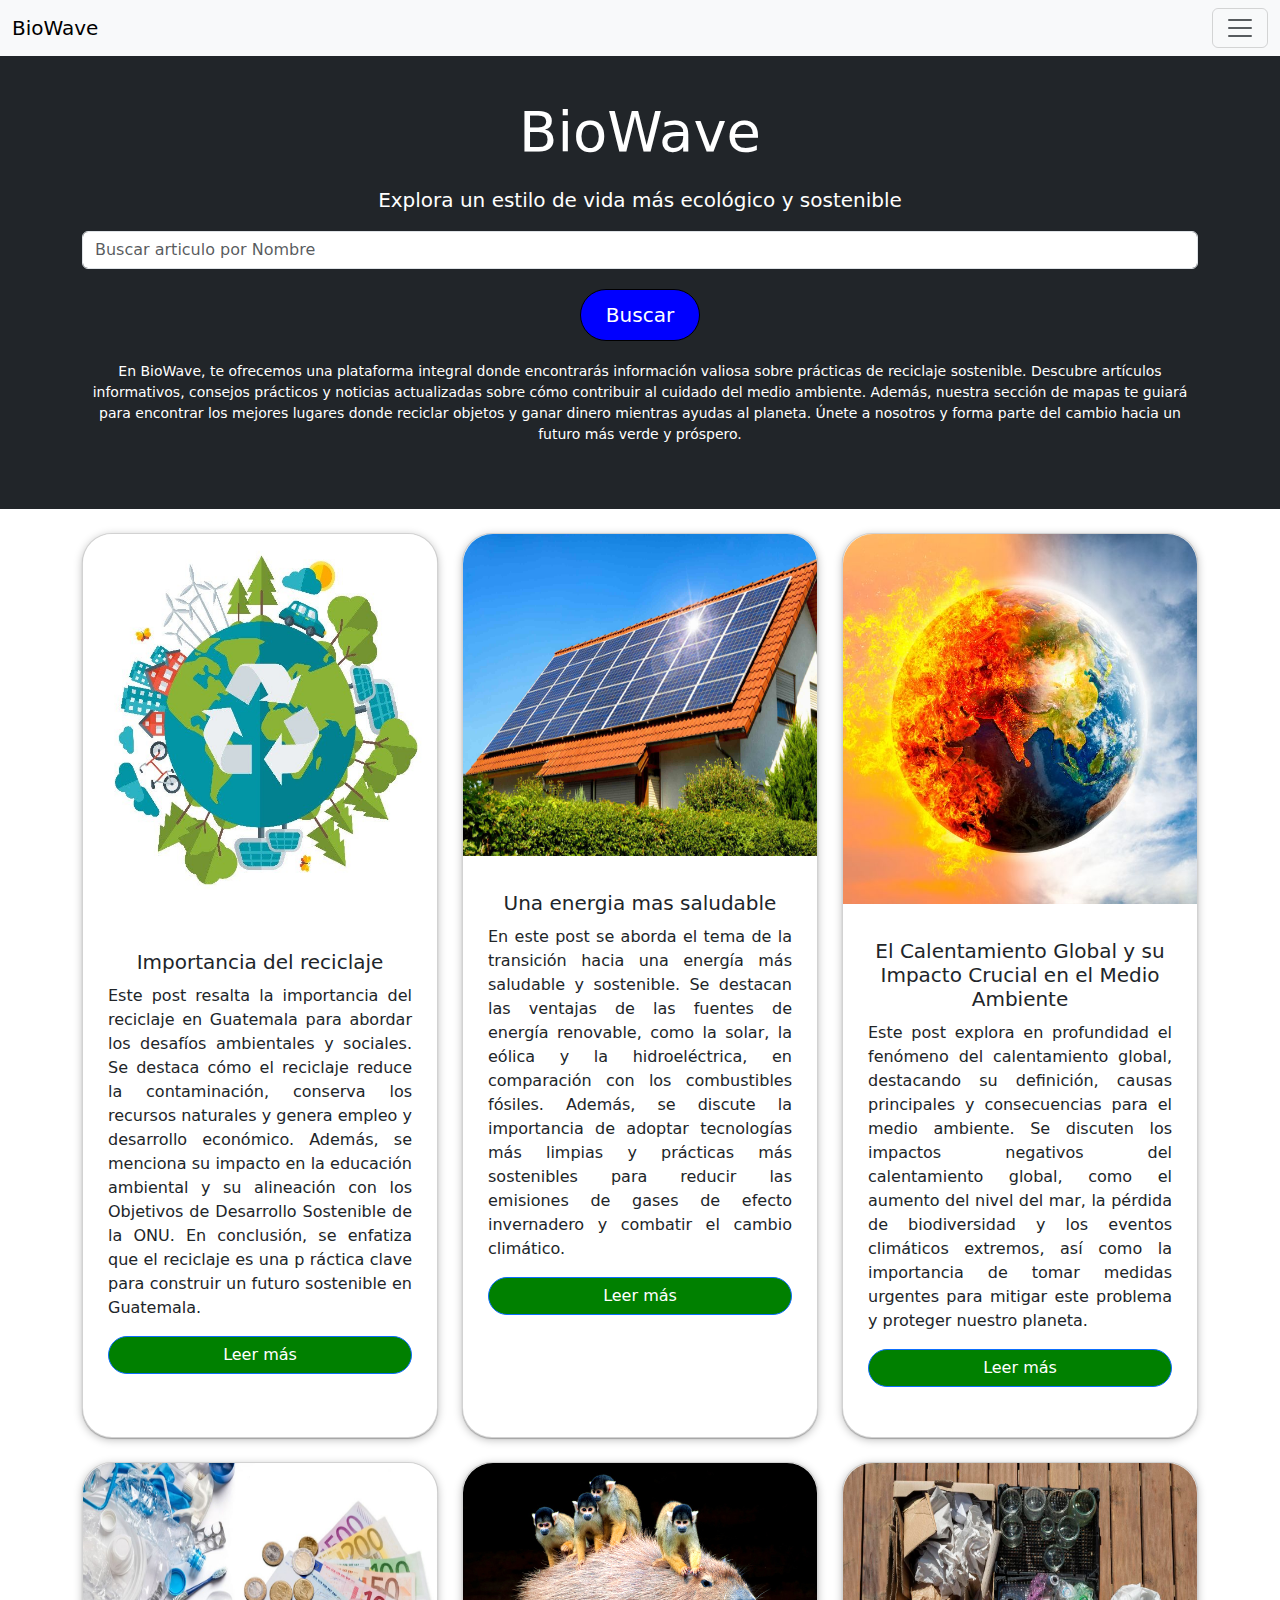
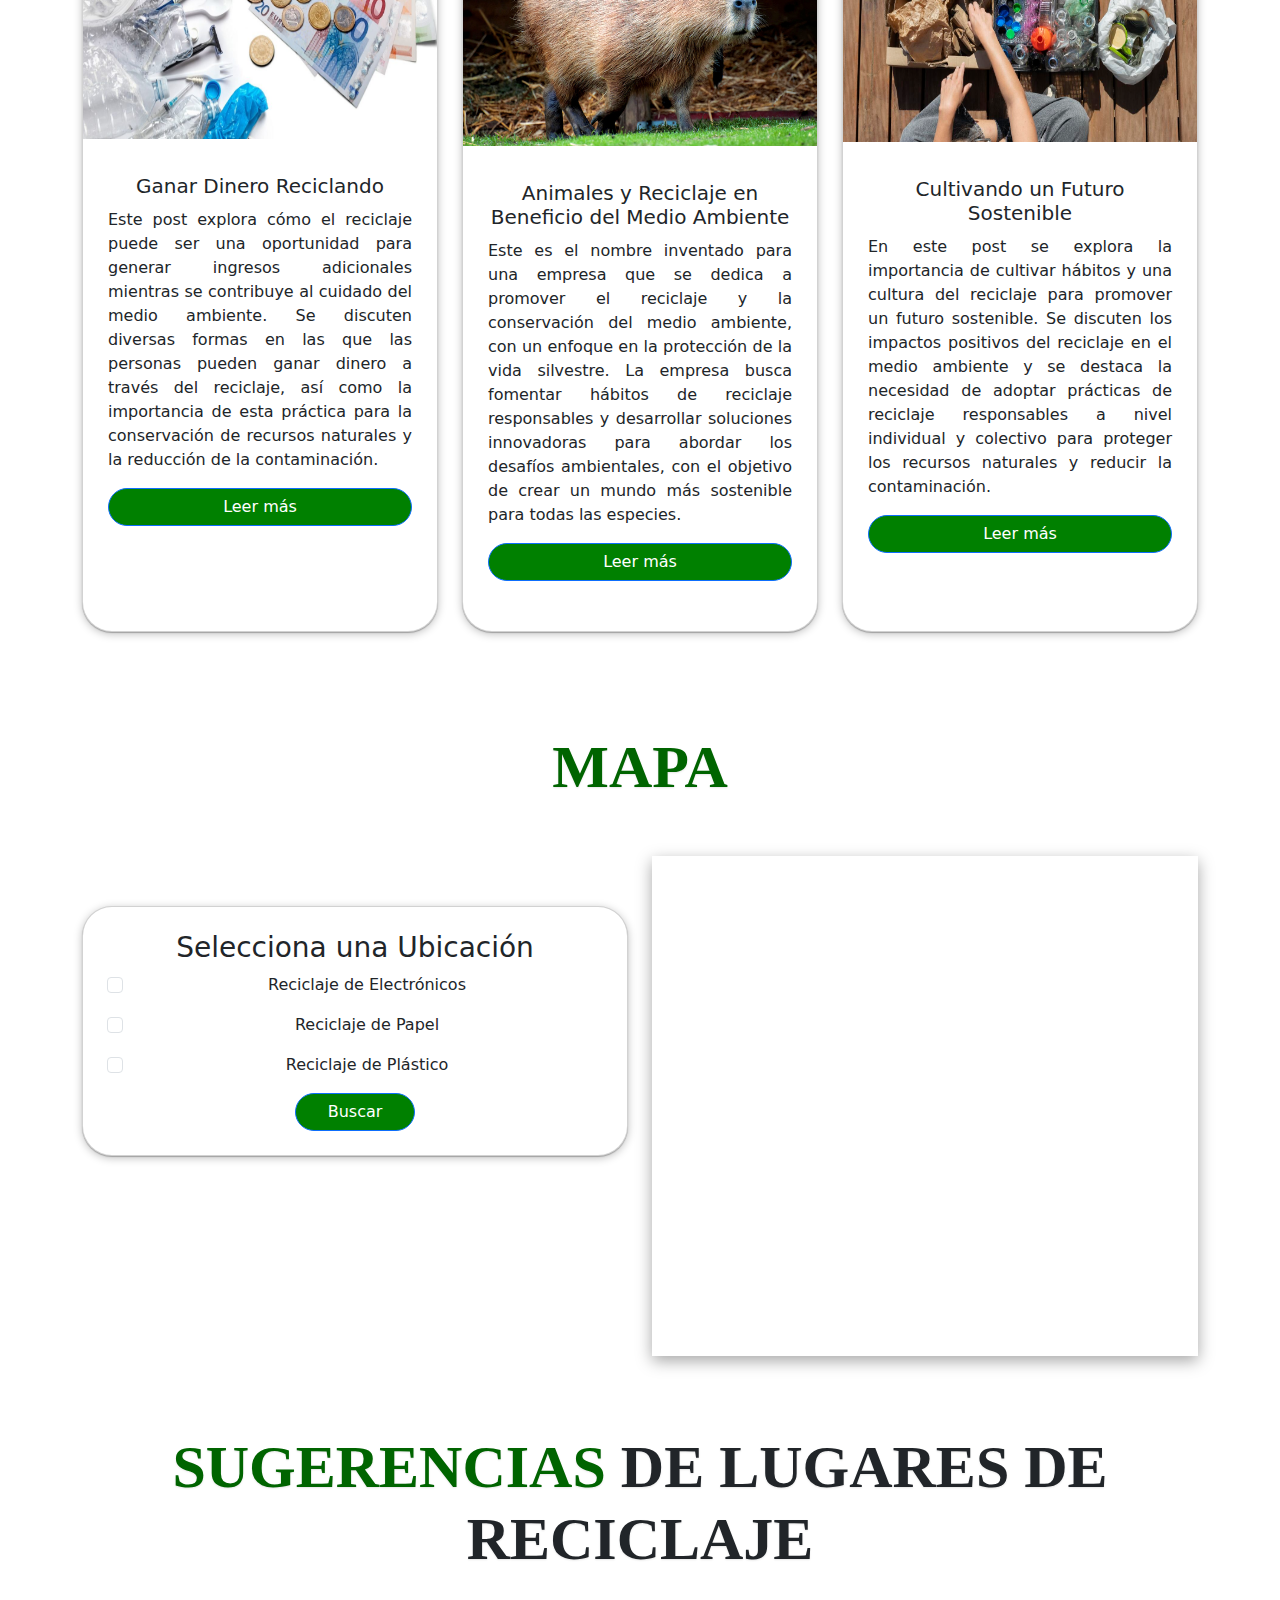
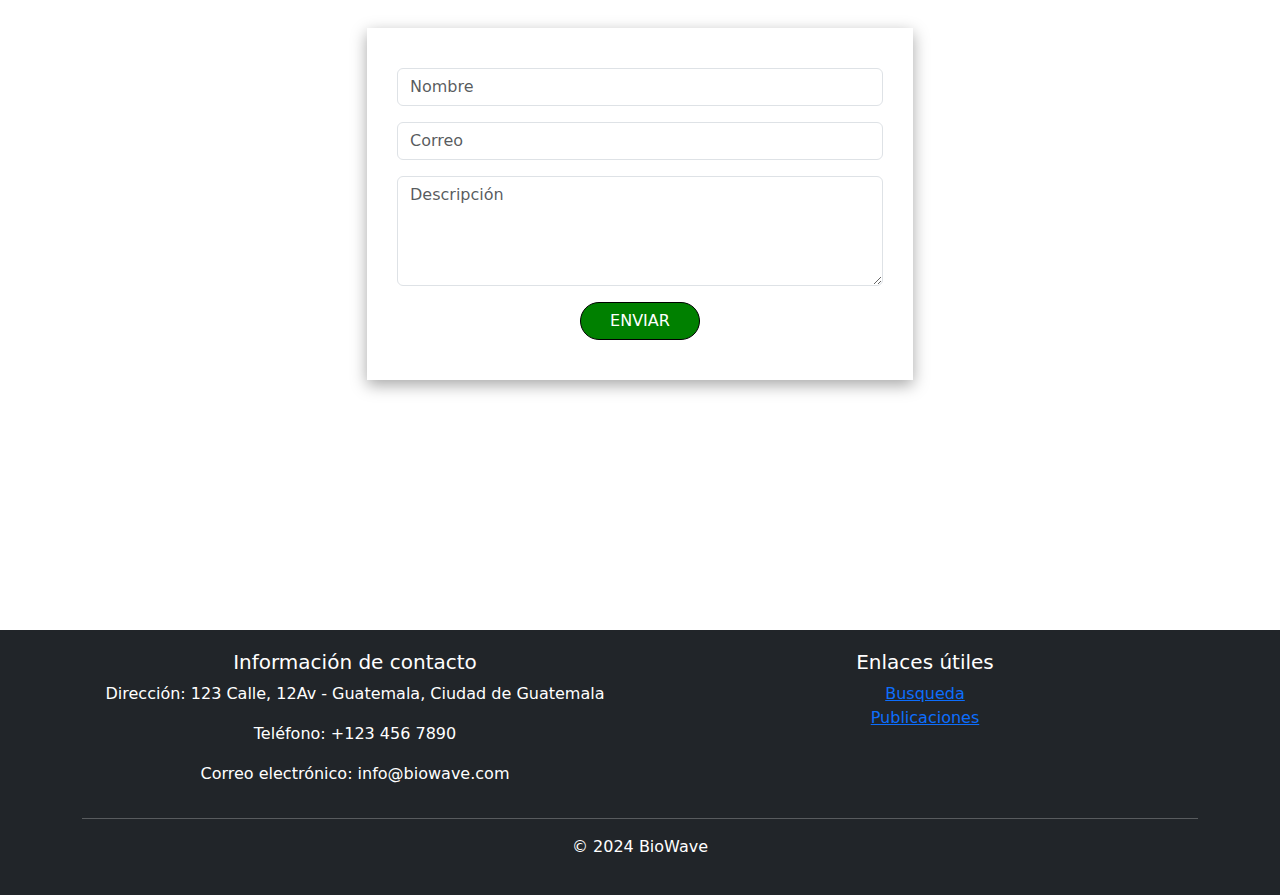
==== index.html @ 404a7c69 "Sugerencias completado" ====
<!DOCTYPE html>
<html lang="en">


<head>
    <meta charset="UTF-8">
    <meta name="viewport" content="width=device-width, initial-scale=1.0">
    <title>ProyectoIDS</title>

    <!-- BootStrap CSS -->
    <link href="https://cdn.jsdelivr.net/npm/bootstrap@5.3.3/dist/css/bootstrap.min.css" rel="stylesheet"
          integrity="sha384-QWTKZyjpPEjISv5WaRU9OFeRpok6YctnYmDr5pNlyT2bRjXh0JMhjY6hW+ALEwIH" crossorigin="anonymous">
    <!-- BootStrap CSS END -->
    <!-- Enlace al archivo CSS personalizado -->
    <link href="css/style.css" rel="stylesheet">

</head>



<body>

<!-- Navbar -->
<nav class="navbar bg-body-tertiary fixed-top">
    <div class="container-fluid">
        <a class="navbar-brand" href="index.html">BioWave</a>
        <button class="navbar-toggler" type="button" data-bs-toggle="offcanvas" data-bs-target="#offcanvasNavbar" aria-controls="offcanvasNavbar" aria-label="Toggle navigation">
            <span class="navbar-toggler-icon"></span>
        </button>
        <div class="offcanvas offcanvas-end" tabindex="-1" id="offcanvasNavbar" aria-labelledby="offcanvasNavbarLabel">
            <div class="offcanvas-header">
                <h5 class="offcanvas-title" id="offcanvasNavbarLabel">Menu</h5>
                <button type="button" class="btn-close" data-bs-dismiss="offcanvas" aria-label="Close"></button>
            </div>
            <div class="offcanvas-body">
                <ul class="navbar-nav justify-content-end flex-grow-1 pe-3">
                    <li class="nav-item">
                        <a class="nav-link active" aria-current="page" href="#">Inicio</a>
                    </li>

                    <li class="nav-item">
                        <a class="nav-link" href="#posts-section">Publicaciones</a>
                    </li>

                    <li class="nav-item">
                        <a class="nav-link" href="#mapaSugerencias">Mapa y Sugerencias</a>
                    </li>

                </ul>
            </div>
        </div>
    </div>
</nav>
<!-- Navbar END-->



<!-- Header -->

<header class="bg-dark py-5 text-center text-white">
    <div class="container">
        <h1 class="display-4">BioWave</h1>
        <p class="lead">Explora un estilo de vida más ecológico y sostenible</p>
        <!-- Agrega un id al formulario del header -->
        <form id="headerSearchForm">
            <input type="text" id="searchInput" class="form-control form-control-dark" placeholder="Buscar articulo por Nombre">
            <button type="submit" class="btn btn-header btn-lg">Buscar</button>
        </form>
        <p class="text-small">En BioWave, te ofrecemos una plataforma integral donde encontrarás información valiosa sobre prácticas de reciclaje sostenible. Descubre artículos informativos,
            consejos prácticos y noticias actualizadas sobre cómo contribuir al cuidado del medio ambiente. Además, nuestra sección de mapas te guiará para encontrar
            los mejores lugares donde reciclar objetos y ganar dinero mientras ayudas al planeta. Únete a nosotros y forma parte del cambio hacia un futuro más verde y próspero.</p>
    </div>
</header>





<!-- Contenido principal -->
<div class="container mt-4" id="posts-section">
    <div class="row">
        <!-- Ejemplo de tarjeta de post 1 -->
        <div class="col-md-4 mb-4">
            <div class="card">
                <img src="img/post1-background.jpg" class="card-img-top" alt="...">
                <div class="card-body">
                    <h5 class="card-title">Importancia del reciclaje</h5>
                    <p class="card-text">Este post resalta la importancia del reciclaje en Guatemala para abordar los
                        desafíos ambientales y sociales. Se destaca cómo el reciclaje reduce la contaminación, conserva los
                        recursos naturales y genera empleo y desarrollo económico. Además, se menciona su impacto en la educación ambiental
                        y su alineación con los Objetivos de Desarrollo Sostenible de la ONU. En conclusión, se enfatiza que el reciclaje es una p
                        ráctica clave para construir un futuro sostenible en Guatemala.
                    </p>
                    <a href="post.html" class="btn btn-primary" data-search-term="Importancia del reciclaje">Leer más</a>
                </div>
            </div>
        </div>

        <!-- Ejemplo de tarjeta de post 2 -->
        <div class="col-md-4 mb-4">
            <div class="card">
                <img src="img/Imagen post 2 banner.jpg" class="card-img-top" alt="...">
                <div class="card-body">
                    <h5 class="card-title">Una energia mas saludable</h5>
                    <p class="card-text">En este post se aborda el tema de la transición hacia una energía más saludable y sostenible.
                        Se destacan las ventajas de las fuentes de energía renovable, como la solar, la eólica y la hidroeléctrica, en comparación con los combustibles fósiles.
                        Además, se discute la importancia de adoptar tecnologías más limpias y prácticas más sostenibles para reducir las emisiones de gases de efecto invernadero y combatir el cambio
                        climático.
                    </p>
                    <a href="post2.html" class="btn btn-primary" data-search-term="Título del segundo post">Leer más</a>
                </div>
            </div>
        </div>

        <!-- Ejemplo de tarjeta de post 3 -->
        <div class="col-md-4 mb-4">
            <div class="card">
                <img src="img/post3%20b.jpg" class="card-img-top" alt="...">
                <div class="card-body">
                    <h5 class="card-title">El Calentamiento Global y su Impacto Crucial en el Medio Ambiente</h5>
                    <p class="card-text">Este post explora en profundidad el fenómeno del calentamiento global, destacando su definición,
                        causas principales y consecuencias para el medio ambiente. Se discuten los impactos negativos del calentamiento global, como el aumento del nivel del mar,
                        la pérdida de biodiversidad y los eventos climáticos extremos, así como la importancia de tomar medidas urgentes para mitigar este problema y proteger nuestro planeta.
                    </p>
                    <a href="post3.html" class="btn btn-primary">Leer más</a>
                </div>
            </div>
        </div>

        <!-- Ejemplo de tarjeta de post 4 -->
        <div class="col-md-4 mb-4">
            <div class="card">
                <img src="img/post4%20b.jpg" class="card-img-top" alt="...">
                <div class="card-body">
                    <h5 class="card-title">Ganar Dinero Reciclando</h5>
                    <p class="card-text">Este post explora cómo el reciclaje puede ser una oportunidad para generar ingresos adicionales mientras se
                        contribuye al cuidado del medio ambiente. Se discuten diversas formas en las que las personas pueden ganar dinero a través del reciclaje,
                        así como la importancia de esta práctica para la conservación de recursos naturales y la reducción de la contaminación.
                    </p>
                    <a href="post4.html" class="btn btn-primary">Leer más</a>
                </div>
            </div>
        </div>

        <!-- Ejemplo de tarjeta de post 5 -->
        <div class="col-md-4 mb-4">
            <div class="card">
                <img src="img/post5%20b.jpg" class="card-img-top" alt="...">
                <div class="card-body">
                    <h5 class="card-title">Animales y Reciclaje en Beneficio del Medio Ambiente</h5>
                    <p class="card-text">Este es el nombre inventado para una empresa que se dedica a promover el reciclaje y la conservación del medio ambiente,
                        con un enfoque en la protección de la vida silvestre. La empresa busca fomentar hábitos de reciclaje responsables y desarrollar soluciones innovadoras para abordar
                        los desafíos ambientales, con el objetivo de crear un mundo más sostenible para todas las especies.

                    </p>
                    <a href="post5.html" class="btn btn-primary">Leer más</a>
                </div>
            </div>
        </div>

        <!-- Ejemplo de tarjeta de post 6 -->
        <div class="col-md-4 mb-4">
            <div class="card">
                <img src="img/post%206%20b.jpg" class="card-img-top" alt="...">
                <div class="card-body">
                    <h5 class="card-title">Cultivando un Futuro Sostenible</h5>
                    <p class="card-text">En este post se explora la importancia de cultivar hábitos y una cultura del reciclaje para promover un futuro sostenible.
                        Se discuten los impactos positivos del reciclaje en el medio ambiente y se destaca la necesidad de adoptar prácticas de reciclaje responsables a nivel individual
                        y colectivo para proteger los recursos naturales y reducir la contaminación.
                    </p>
                    <a href="post6.html" class="btn btn-primary">Leer más</a>
                </div>
            </div>
        </div>

        <!-- Repite esta tarjeta para otros posts -->
    </div>
</div>
<!-- Contenido principal END -->

<!-- Mapa y Formulario de Ubicaciones -->
<div class="contact-area" id="mapaSugerencias">
    <div class="container">
        <div class="row">
            <div class="col-md-12">
                <div class="section-title">
                    <h2><span>MAPA</span></h2>
                </div>
            </div>
        </div>

        <div class="row">
            <!-- Formulario de Ubicaciones -->
            <div class="col-md-6">
                <div class="card p-4 mi-filtro">
                    <h3>Selecciona una Ubicación</h3>
                    <form>
                        <div class="mb-3 form-check">
                            <input type="checkbox" class="form-check-input" id="ubicacionElectronica">
                            <label class="form-check-label" for="ubicacionElectronica">Reciclaje de Electrónicos</label>
                        </div>
                        <div class="mb-3 form-check">
                            <input type="checkbox" class="form-check-input" id="ubicacionPapel">
                            <label class="form-check-label" for="ubicacionPapel">Reciclaje de Papel</label>
                        </div>
                        <div class="mb-3 form-check">
                            <input type="checkbox" class="form-check-input" id="ubicacionPlastico">
                            <label class="form-check-label" for="ubicacionPlastico">Reciclaje de Plástico</label>
                        </div>
                        <!-- Agrega más opciones según necesites -->
                        <button type="submit" class="btn btn-primary" id="buscarFiltro">Buscar</button>
                    </form>
                </div>
            </div>

            <!-- Mapa -->
            <div class="col-md-6">
                <div class="map-area">
                    <!-- Aquí va el iframe del mapa con un ID -->
                    <iframe id="mapaGoogle" src=https://www.google.com/maps/embed?pb=!1m18!1m12!1m3!1d3861.075375736418!2d-90.48571258898185!3d14.594780677159608!2m3!1f0!2f0!3f0!3m2!1i1024!2i768!4f13.1!3m3!1m2!1s0x8589a31955555537%3A0x9c472efd9face66a!2sUniversidad%20Rafael%20Landivar!5e0!3m2!1ses!2sgt!4v1712647261953!5m2!1ses!2sgt"
                            allowfullscreen="" loading="lazy" referrerpolicy="no-referrer-when-downgrade"></iframe>
                </div>
            </div>


    </div>
</div>
<!-- Mapa y Formulario de Ubicaciones END -->





<!-- Sugerencias -->
<div class="contact-area" id="SugerenciasSolo">
    <div class="container">
        <div class="row">
            <div class="col-md-12">
                <div class="section-title">
                    <h2><span>Sugerencias</span> de lugares de reciclaje</h2>
                </div>
            </div>
        </div>
        <div class="row justify-content-center align-items-center">
            <div class="col-md-6">
                <!-- Formulario -->
                <div class="contact-form">
                    <form>
                        <div class="mb-3">
                            <input type="text" class="form-control" id="NombreSugerencias" placeholder="Nombre">
                        </div>
                        <div class="mb-3">
                            <input type="email" class="form-control" id="CorreoSugerencias" placeholder="Correo">
                        </div>
                        <div class="mb-3">
                            <textarea class="form-control" rows="4" id="DescripcionSugerencias" placeholder="Descripción"></textarea>
                        </div>
                        <button type="submit" class="btn btn-primary" id="btnSugerencias"> Enviar</button>
                    </form>
                </div>
            </div>
        </div>
    </div>
</div>
<!-- Sugerencias END -->


<!-- Footer -->
<footer class="footer bg-dark text-white">
    <div class="container">
        <div class="row">
            <div class="col-md-6">
                <h5>Información de contacto</h5>
                <p>Dirección: 123 Calle, 12Av - Guatemala, Ciudad de Guatemala</p>
                <p>Teléfono: +123 456 7890</p>
                <p>Correo electrónico: info@biowave.com</p>
            </div>
            <div class="col-md-6">
                <h5>Enlaces útiles</h5>
                <ul class="list-unstyled">
                    <li><a href="#">Busqueda</a></li>
                    <li><a href="#posts-section">Publicaciones</a></li>
                </ul>
            </div>
        </div>
        <hr>
        <div class="text-center">
            <p>&copy; 2024 BioWave</p>
        </div>
    </div>
</footer>

<!-- Footer END -->




<!Bootstrap Js>
<script src="https://cdn.jsdelivr.net/npm/bootstrap@5.3.3/dist/js/bootstrap.bundle.min.js"
        integrity="sha384-YvpcrYf0tY3lHB60NNkmXc5s9fDVZLESaAA55NDzOxhy9GkcIdslK1eN7N6jIeHz" crossorigin="anonymous"></script>
<script src="https://cdn.jsdelivr.net/npm/@popperjs/core@2.11.6/dist/umd/popper.min.js"></script>
<script src="https://cdn.jsdelivr.net/npm/bootstrap@5.3.0/dist/js/bootstrap.min.js"></script>
<!End Bootstrap Js>

<!Mis propios js>
<script src="js/script.js"></script>
<!End propio Js>

</body>
</html>
---- css/style.css ----
/* HEADER */
header {
    background-position: center; /* Centrar la imagen */
    color: white; /* Color del texto */
    padding-top: 100px; /* Espacio en la parte superior del contenido */
}
header h1 {
    font-size: 60px;
    text-align: center;
    margin-bottom: 20px;
    margin-top: 50px;
}

.search-form {
    display: flex;
    align-items: center; /* Centrar verticalmente los elementos */
}

.search-form .form-control {
    margin-right: 10px; /* Espacio a la derecha del campo de búsqueda */
}

.btn-header {
    padding: 10px;
    margin-top: 20px;
    border-radius: 50px;
    background-color: blue;
    border-color: black;
    width: 120px;
    color: white; /* Cambia el color del texto a blanco */
}
.btn-header:hover {
    color: white; /* Color del texto al pasar el mouse (mantiene el blanco) */
    background-color: navy; /* Color de fondo al pasar el mouse */
}

.container {
    text-align: center; /* Centra horizontalmente el contenido */
}


.text-small {
    font-size: 14px; /* Ajusta el tamaño del texto pequeño */
    margin-top: 20px; /* Agrega espacio debajo del texto */
}

/* FICHAS  */
/* Estilos para las tarjetas del contenido principal */
.card {
    border-radius: 30px;
    box-shadow: rgba(0, 0, 0, 0.25) 0px 0.0625em 0.0625em, rgba(0, 0, 0, 0.25) 0px 0.125em 0.5em, rgba(255, 255, 255, 0.1) 0px 0px 0px 1px inset;
    margin-bottom: 30px;
    display: flex;
    flex-direction: column;
    height: 100%;
}

.card-img-top {
    border-top-left-radius: 30px;
    border-top-right-radius: 30px;
    flex-grow: 1; /* Hace que la imagen ocupe todo el espacio disponible verticalmente */
}

.card-body {
    padding: 25px;
}

.btn-primary {
    border-radius: 50px;
    width: 120px;
    background-color: green;
}

.btn-primary:hover {
    background-color: black;
}

/* Estilos para el título de la tarjeta */
.card-title {
    margin-top: 10px;
    margin-bottom: 10px;
    text-align: center;
}

/* Estilos para el texto dentro de la tarjeta */
.card-text {
    text-align: justify;
}

/* Estilos para centrar el botón dentro de la tarjeta */
.card-body .btn-primary {
    margin-top: auto; /* Mueve el botón hacia abajo */
    margin-bottom: 10px; /* Margen inferior */
    width: 100%; /* Ocupa todo el ancho disponible */
}


/* FORM  */
.section-title {
    text-align: center;
    padding: 25px 0;
    margin-top: 50px;
    margin-bottom: 20px;

}
.section-title h2 {
    font-size: 60px;
    text-transform: uppercase;
    font-family: oswald;
    font-weight: 700 ;
    text-shadow: 0 1px 2px rgba(0,0,0,0.1);
}

.section-title h2 span {
    color: darkgreen;
}

.contact-form {
    background-color: #fff;
    box-shadow: rgba(0,0,0,0.35) 0 5px 15px;
    padding: 40px 30px;

}

.contact-form .btn{
    background-color: green;
    border-color: black;
    border-radius: 50px;
    width: 120px;
    color: white;
    text-transform: uppercase;

}
/* FILTRO */

.mi-filtro {
    display: flex;
    justify-content: center;
    margin-top: 50px;
    height: auto;
}

/* MAPA  */
.map-area {
    width: 100%;
    height: 500px;
    background: white;
    box-shadow: rgba(0,0,0,0.35) 0 5px 15px;
    position: relative;

}

.map-area iframe {
    width: 100%;
    height: 100%; /* Ajusta la altura según sea necesario */
    border: none;
    border-radius: 15px;
    position: absolute;
    top: 0;
    left: 0;
}

/* FOOTER */
footer {
    background-color: #333;
    color: white;
    padding: 20px 0;
    text-align: center;
    margin-top: 250px;
}
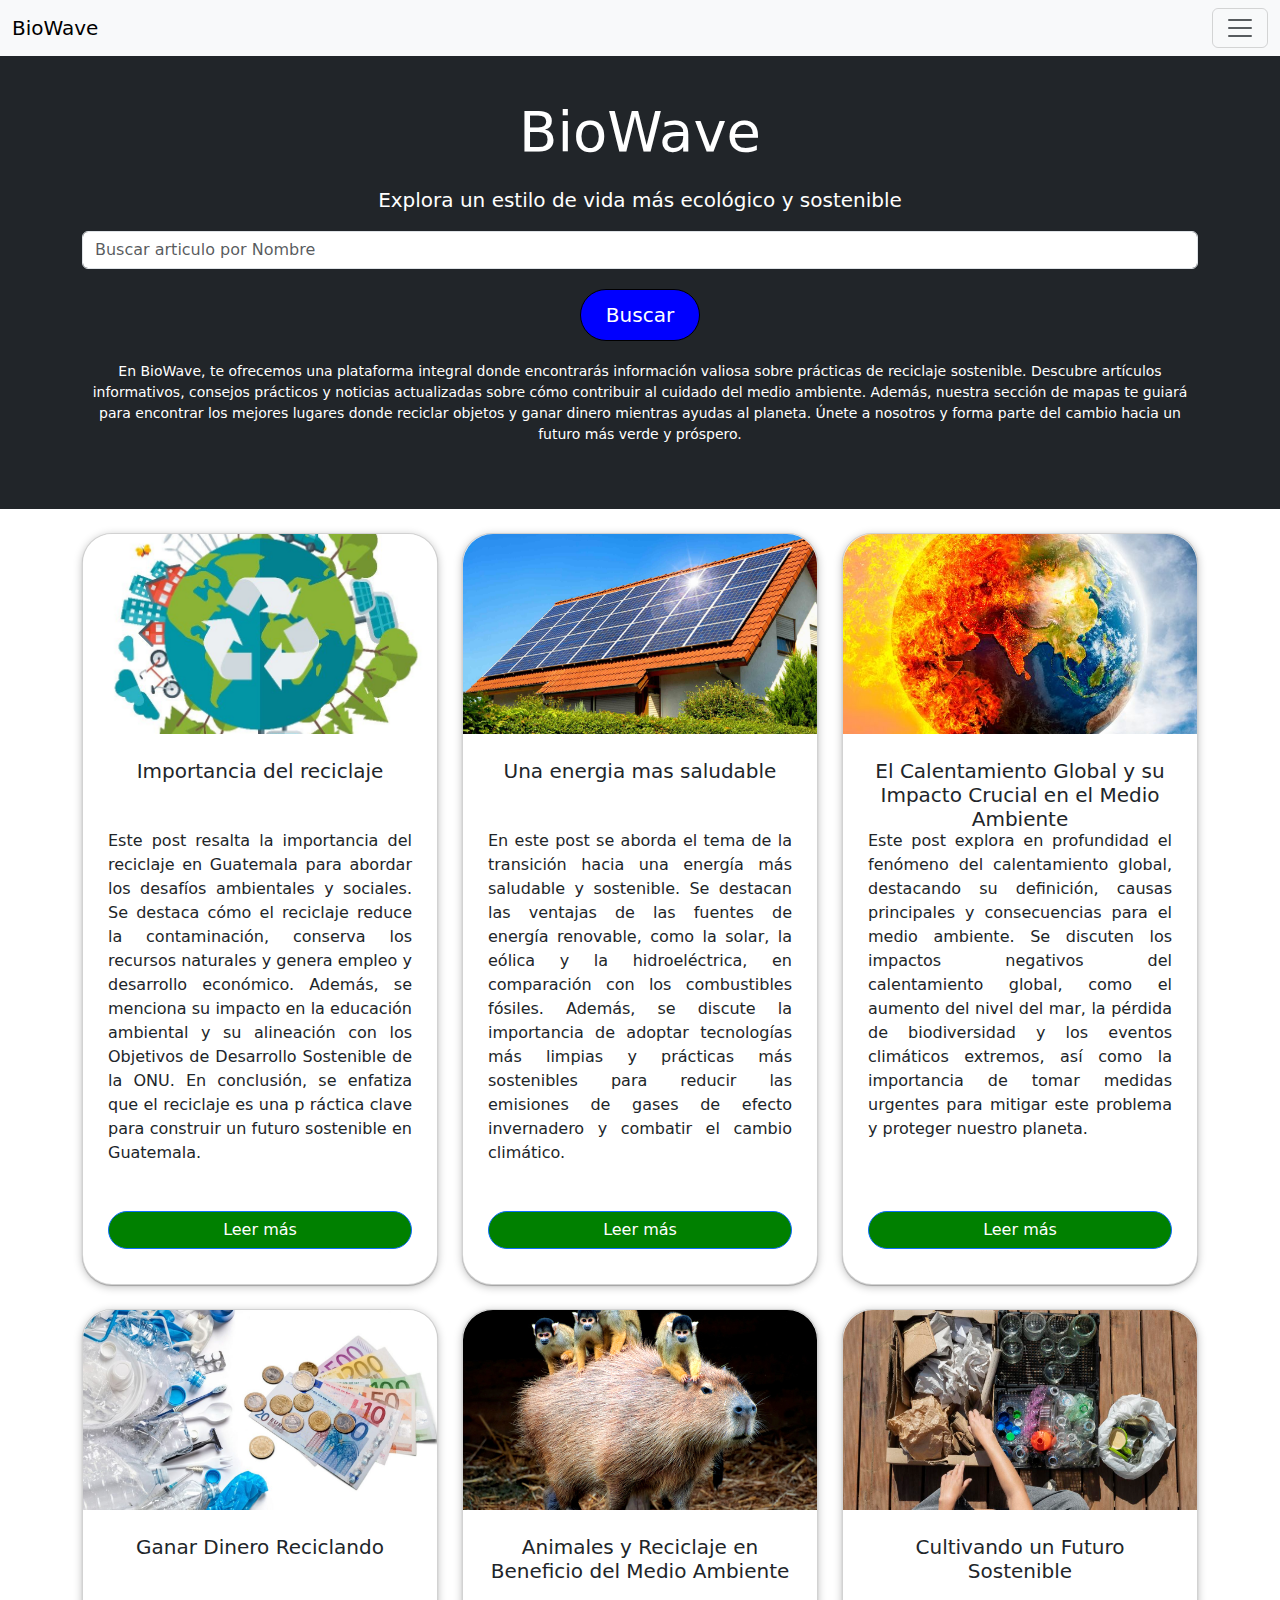
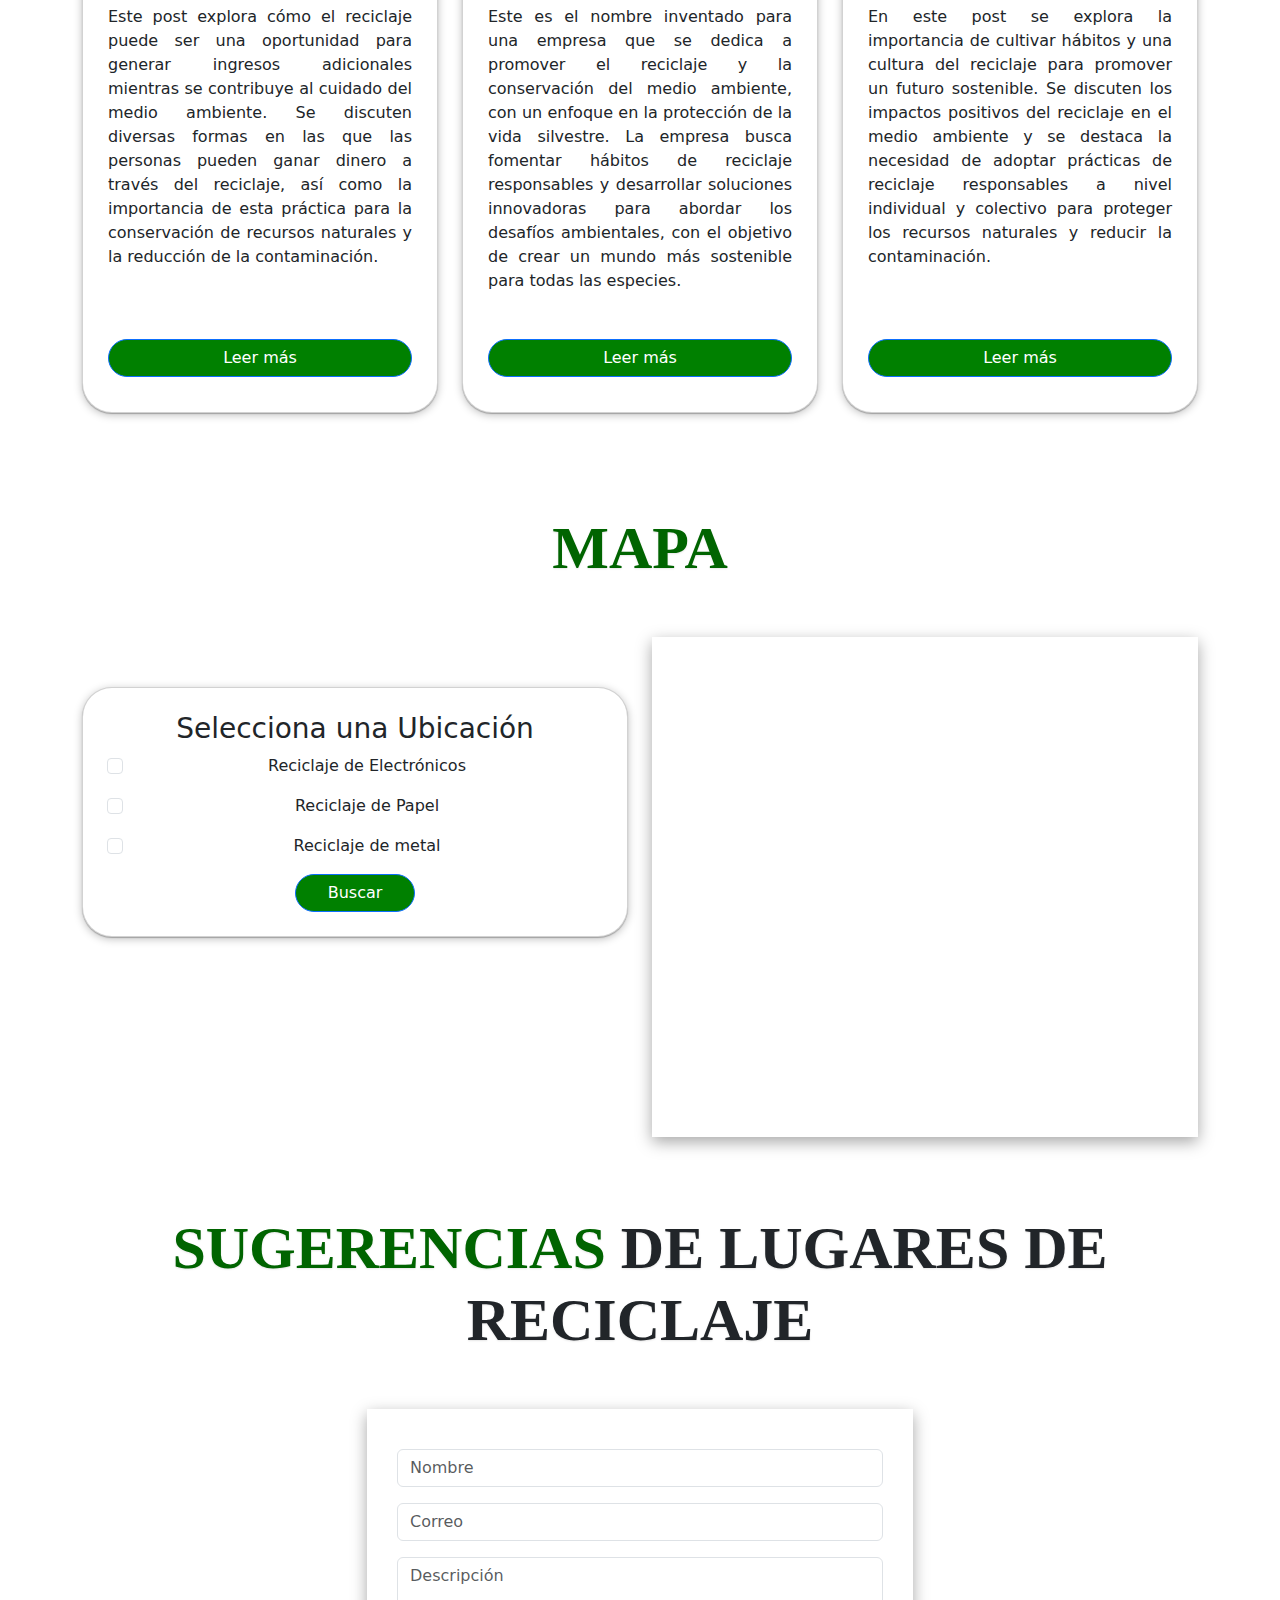
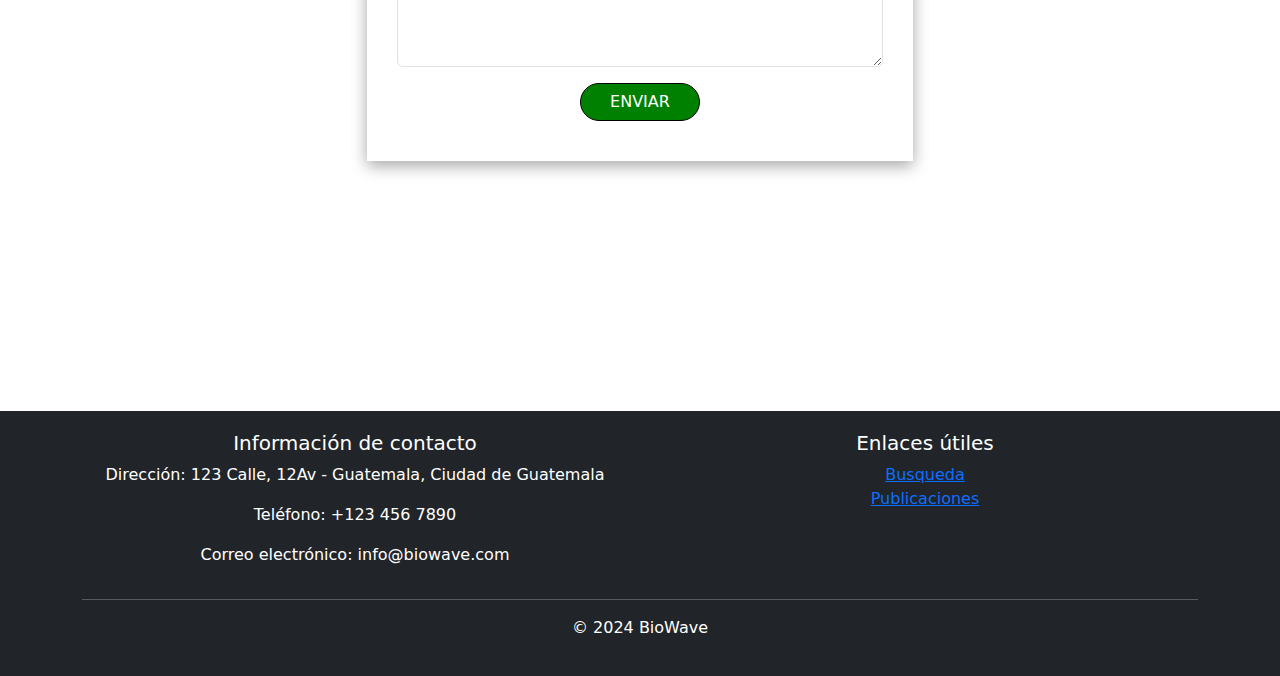
==== commit 2861cc62: "TERMINADO" ====
--- a/index.html
+++ b/index.html
@@ -196,33 +196,35 @@
                     <h3>Selecciona una Ubicación</h3>
                     <form>
                         <div class="mb-3 form-check">
-                            <input type="checkbox" class="form-check-input" id="ubicacionElectronica">
+                            <input type="checkbox" class="form-check-input" id="ubicacionElectronica" value="electronicos">
                             <label class="form-check-label" for="ubicacionElectronica">Reciclaje de Electrónicos</label>
                         </div>
                         <div class="mb-3 form-check">
-                            <input type="checkbox" class="form-check-input" id="ubicacionPapel">
+                            <input type="checkbox" class="form-check-input" id="ubicacionPapel" value="papel">
                             <label class="form-check-label" for="ubicacionPapel">Reciclaje de Papel</label>
                         </div>
                         <div class="mb-3 form-check">
-                            <input type="checkbox" class="form-check-input" id="ubicacionPlastico">
-                            <label class="form-check-label" for="ubicacionPlastico">Reciclaje de Plástico</label>
+                            <input type="checkbox" class="form-check-input" id="ubicacionPlastico" value="plastico">
+                            <label class="form-check-label" for="ubicacionPlastico">Reciclaje de metal</label>
                         </div>
                         <!-- Agrega más opciones según necesites -->
-                        <button type="submit" class="btn btn-primary" id="buscarFiltro">Buscar</button>
+                        <button type="button" class="btn btn-primary" id="buscarFiltro">Buscar</button>
                     </form>
                 </div>
             </div>
+
 
             <!-- Mapa -->
             <div class="col-md-6">
                 <div class="map-area">
                     <!-- Aquí va el iframe del mapa con un ID -->
-                    <iframe id="mapaGoogle" src=https://www.google.com/maps/embed?pb=!1m18!1m12!1m3!1d3861.075375736418!2d-90.48571258898185!3d14.594780677159608!2m3!1f0!2f0!3f0!3m2!1i1024!2i768!4f13.1!3m3!1m2!1s0x8589a31955555537%3A0x9c472efd9face66a!2sUniversidad%20Rafael%20Landivar!5e0!3m2!1ses!2sgt!4v1712647261953!5m2!1ses!2sgt"
+                    <iframe id="mapaGoogle" src=""
                             allowfullscreen="" loading="lazy" referrerpolicy="no-referrer-when-downgrade"></iframe>
                 </div>
             </div>
 
 
+        </div>
     </div>
 </div>
 <!-- Mapa y Formulario de Ubicaciones END -->
--- a/css/style.css
+++ b/css/style.css
@@ -58,11 +58,16 @@
 .card-img-top {
     border-top-left-radius: 30px;
     border-top-right-radius: 30px;
-    flex-grow: 1; /* Hace que la imagen ocupe todo el espacio disponible verticalmente */
+    height: 200px;
+    object-fit: cover;
 }
 
 .card-body {
     padding: 25px;
+    display: flex;
+    flex-direction: column;
+    justify-content: space-between;
+    height: 100%; /* Para que ocupe toda la altura disponible */
 }
 
 .btn-primary {
@@ -77,14 +82,16 @@
 
 /* Estilos para el título de la tarjeta */
 .card-title {
-    margin-top: 10px;
+    margin-top: 0;
     margin-bottom: 10px;
     text-align: center;
+    height: 60px; /* Altura fija para todos los títulos */
 }
 
 /* Estilos para el texto dentro de la tarjeta */
 .card-text {
     text-align: justify;
+    flex-grow: 1; /* Para que ocupe el espacio restante */
 }
 
 /* Estilos para centrar el botón dentro de la tarjeta */
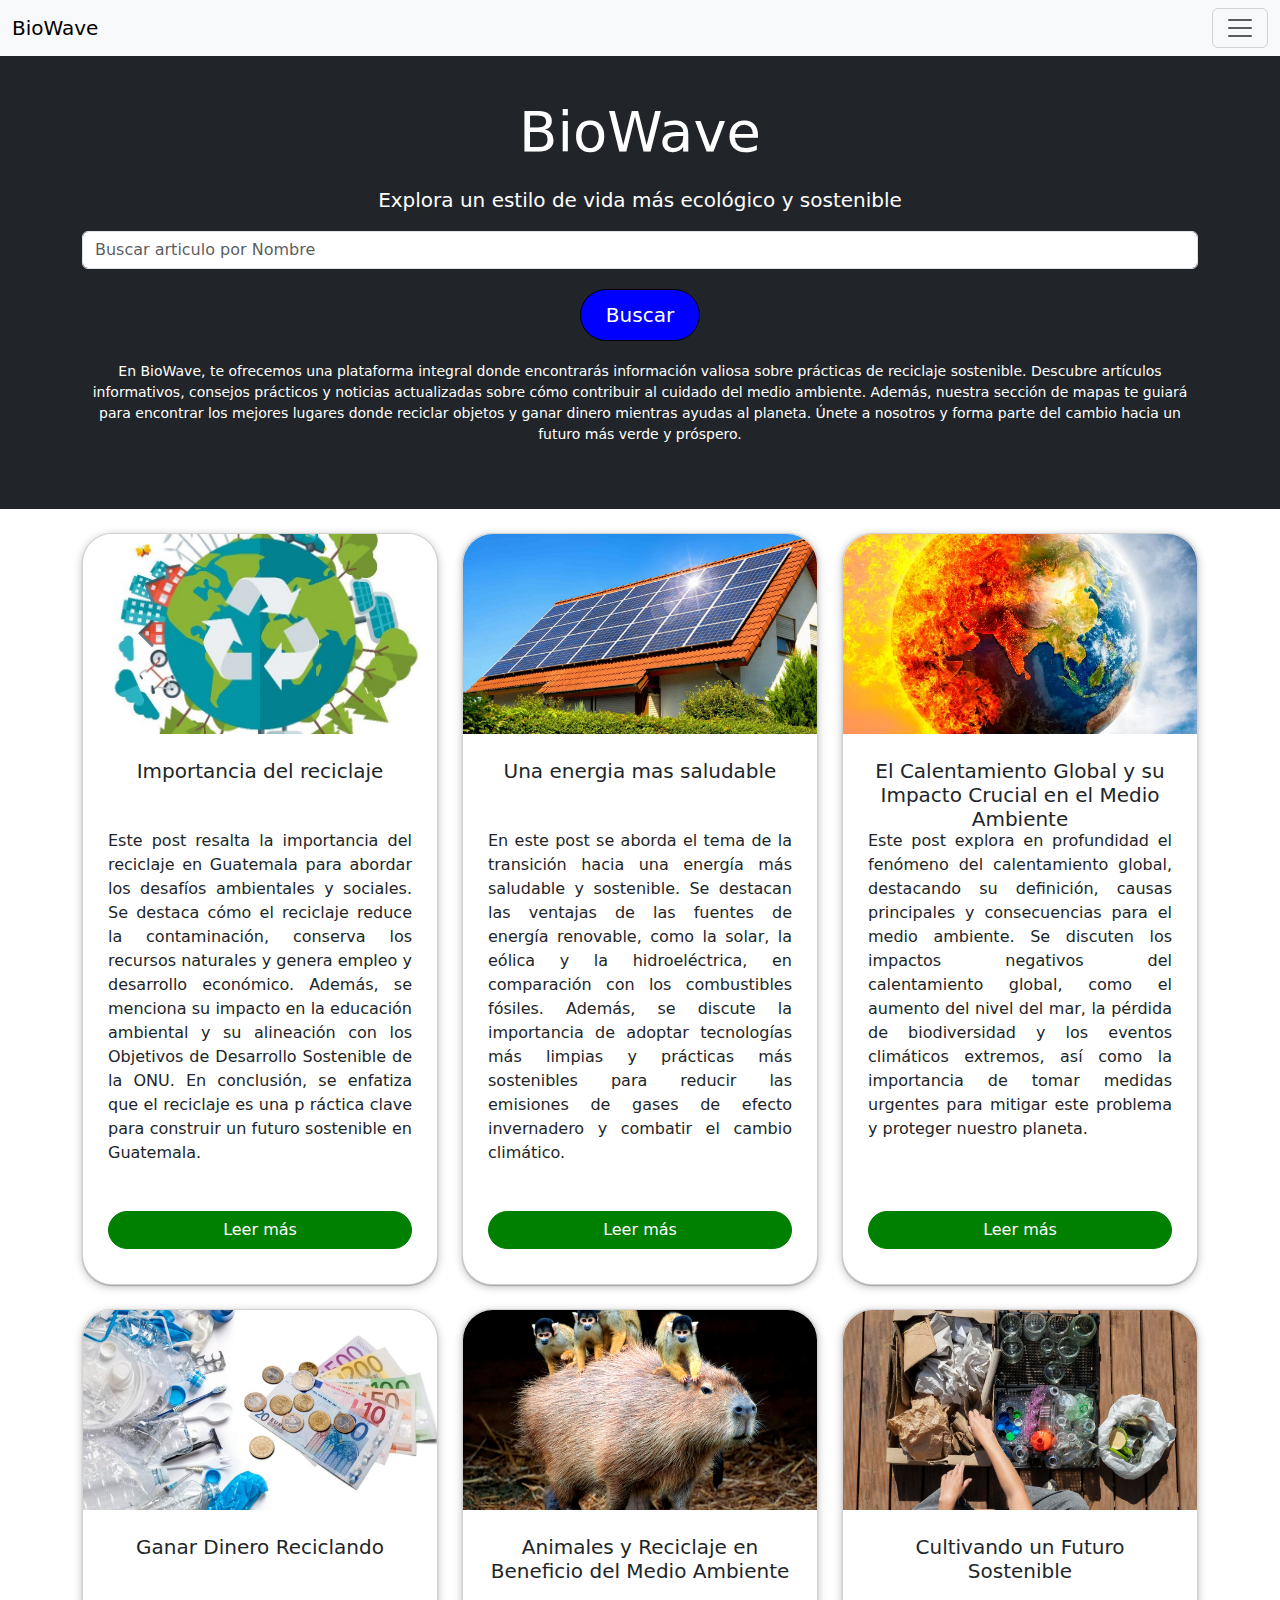
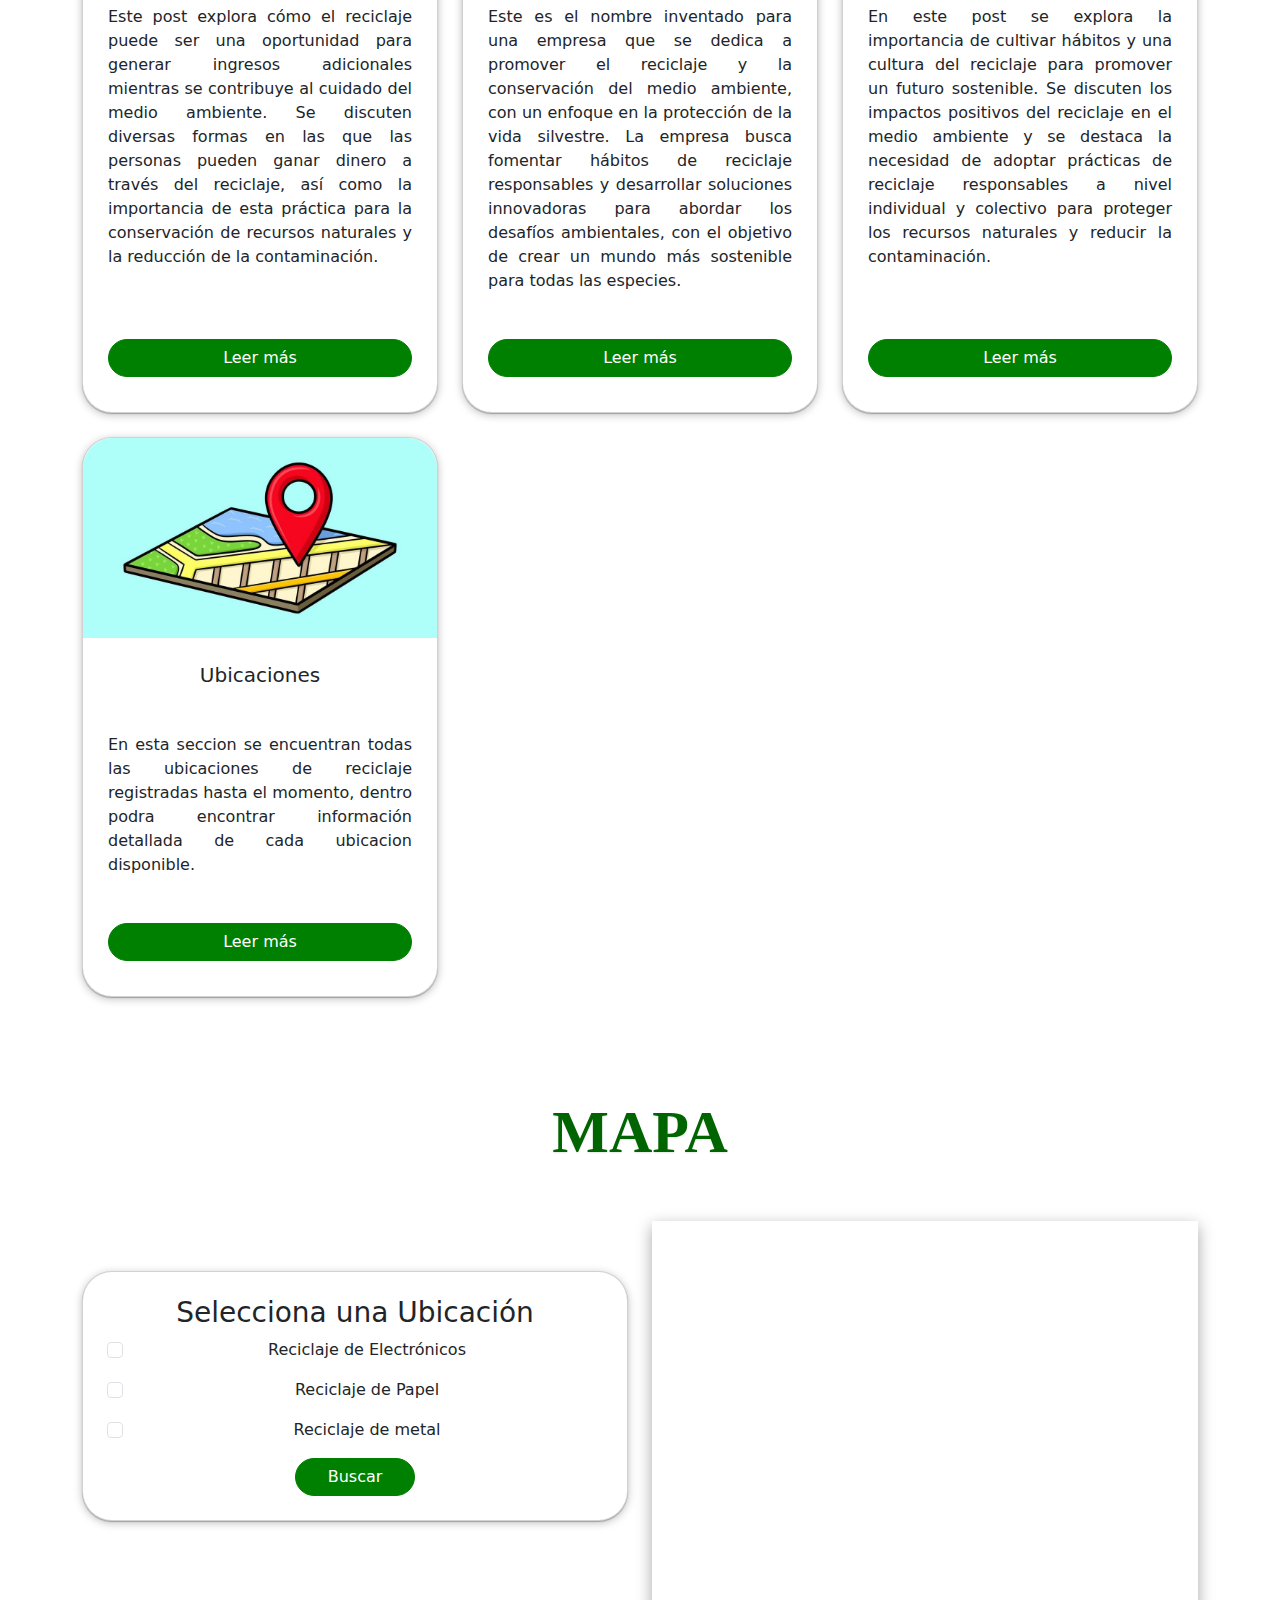
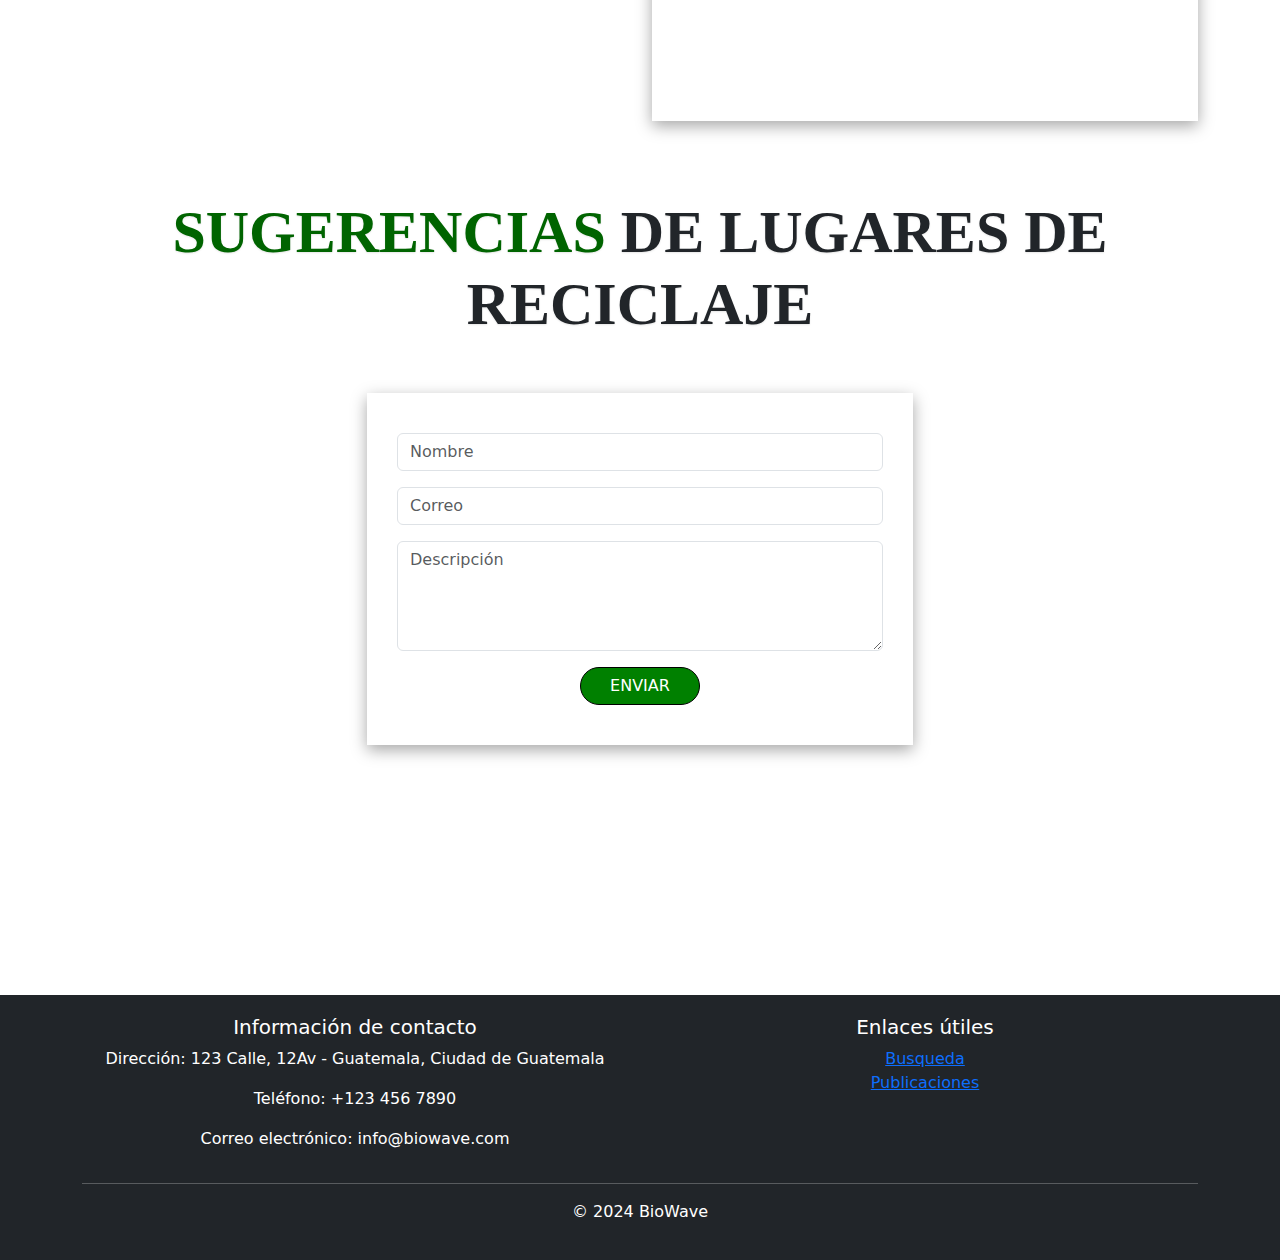
==== commit 4f5b4f3f: "Filtros" ====
--- a/index.html
+++ b/index.html
@@ -1,7 +1,7 @@
 <!DOCTYPE html>
 <html lang="en">
 
-
+<!-- Made by Smorareq & Moose -->
 <head>
     <meta charset="UTF-8">
     <meta name="viewport" content="width=device-width, initial-scale=1.0">
@@ -168,7 +168,21 @@
                         Se discuten los impactos positivos del reciclaje en el medio ambiente y se destaca la necesidad de adoptar prácticas de reciclaje responsables a nivel individual
                         y colectivo para proteger los recursos naturales y reducir la contaminación.
                     </p>
-                    <a href="post6.html" class="btn btn-primary">Leer más</a>
+                    <button href="post6.html" class="btn btn-primary">Leer más</button>
+                </div>
+            </div>
+        </div>
+
+        <!-- Ejemplo de tarjeta de post 7 -->
+        <div class="col-md-4 mb-4">
+            <div class="card">
+                <img src="img/mapsIcon.jpg" class="card-img-top" alt="...">
+                <div class="card-body">
+                    <h5 class="card-title">Ubicaciones</h5>
+                    <p class="card-text">En esta seccion se encuentran todas las ubicaciones de reciclaje registradas hasta el momento, dentro podra encontrar información detallada de cada ubicacion
+                        disponible.
+                    </p>
+                    <a href="ubicaciones.html" class="btn btn-primary">Leer más</a>
                 </div>
             </div>
         </div>
@@ -219,7 +233,7 @@
                 <div class="map-area">
                     <!-- Aquí va el iframe del mapa con un ID -->
                     <iframe id="mapaGoogle" src=""
-                            allowfullscreen="" loading="lazy" referrerpolicy="no-referrer-when-downgrade"></iframe>
+                            allowfullscreen="" loading="eager" referrerpolicy="no-referrer-when-downgrade"></iframe>
                 </div>
             </div>
 
--- a/css/style.css
+++ b/css/style.css
@@ -74,6 +74,7 @@
     border-radius: 50px;
     width: 120px;
     background-color: green;
+    border-color: green;
 }
 
 .btn-primary:hover {
